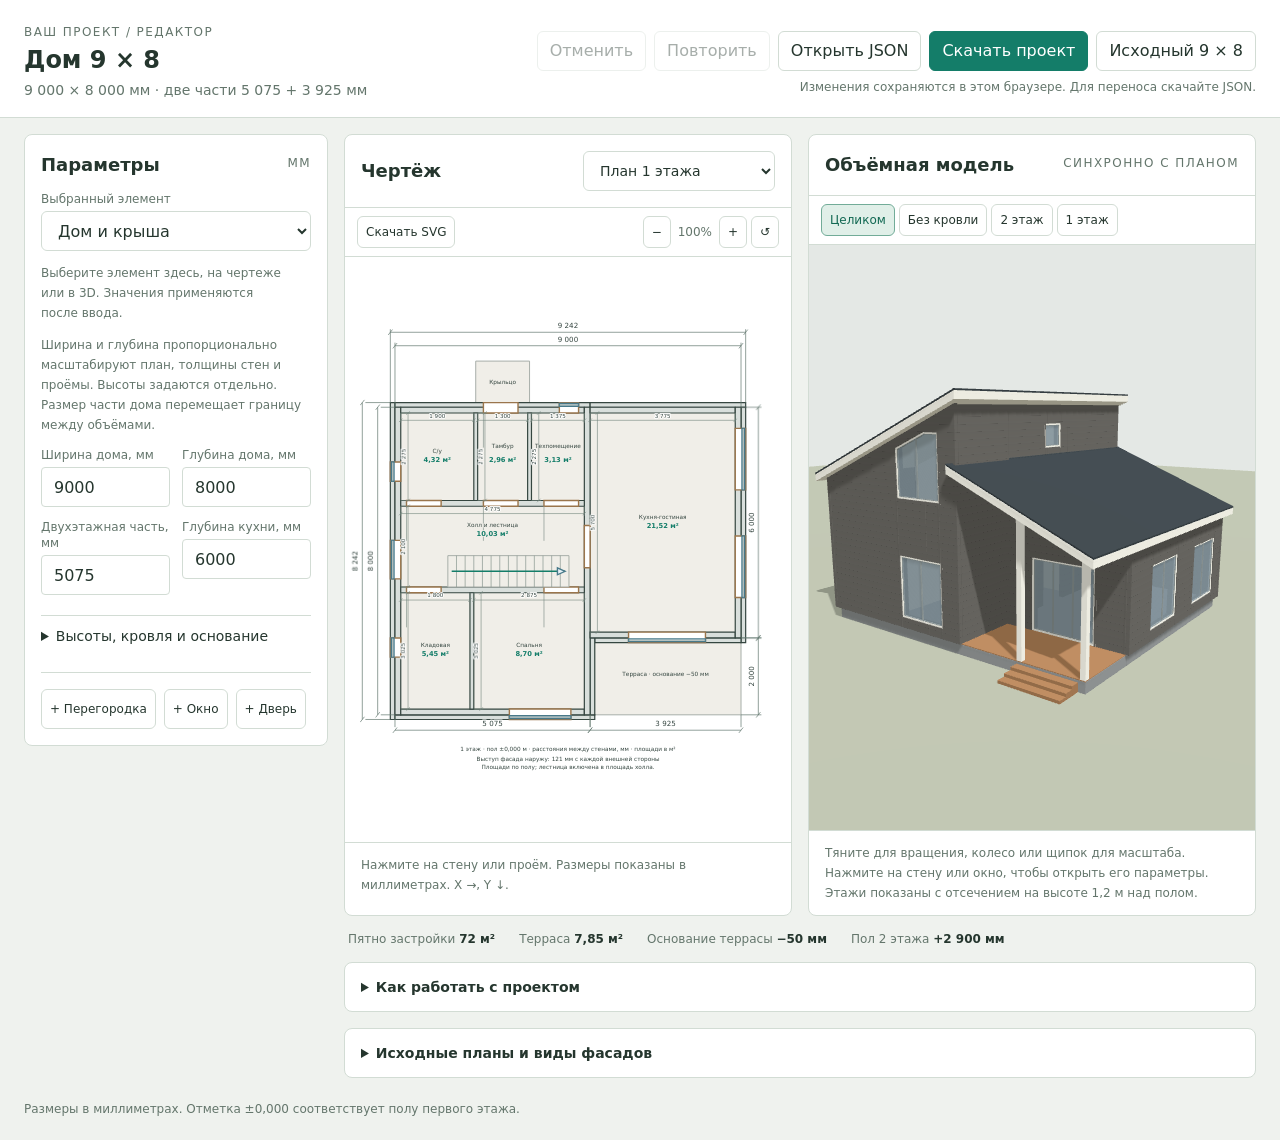
==== index.html @ 4a333778 "Remove the two outer terrace posts and keep the middle pair" ====
<!doctype html>
<html lang="ru">
<head>
<meta charset="utf-8">
<meta name="viewport" content="width=device-width,initial-scale=1">
<title>Редактор дома · план и 3D</title>
<meta name="description" content="Редактируемый проект дома. Размеры дома, стен, окон и дверей синхронно меняются в чертежах и 3D.">
<link rel="stylesheet" href="editor.css?v=20261114-2">
</head>
<body>
<header class="topbar">
  <div><p class="eyebrow">Ваш проект / редактор</p><h1 id="title">Дом 9 × 8</h1><p class="project-summary" id="summary">План и 3D из одной модели</p></div>
  <div class="top-actions">
    <div class="toolbar">
      <button id="undo" title="Отменить последнее изменение">Отменить</button>
      <button id="redo" title="Повторить отменённое изменение">Повторить</button>
      <button id="import">Открыть JSON</button>
      <button id="export" class="primary">Скачать проект</button>
      <button id="reset">Исходный 9 × 8</button>
    </div>
    <p class="save-note" id="saved">Изменения сохраняются в этом браузере. Для переноса скачайте JSON.</p>
  </div>
</header>
<main class="workspace">
  <aside class="inspector" aria-label="Параметры проекта">
    <div class="inspector-header"><h2>Параметры</h2><span class="eyebrow">мм</span></div>
    <label class="field"><span>Выбранный элемент</span><select id="object" aria-label="Выбранный элемент"></select></label>
    <p class="selection-help">Выберите элемент здесь, на чертеже или в 3D. Значения применяются после ввода.</p>
    <div id="properties"></div>
    <div id="error" class="notice" role="alert" hidden></div>
    <button id="delete" class="danger" hidden>Удалить элемент</button>
    <div class="add-tools"><button id="add-wall">+ Перегородка</button><button id="add-window">+ Окно</button><button id="add-door">+ Дверь</button></div>
  </aside>
  <div class="stage">
    <section class="panel">
      <div class="panel-head"><h2>Чертёж</h2><select id="drawing-view" aria-label="Вид чертежа">
        <option value="plan1">План 1 этажа</option><option value="plan2">План 2 этажа</option>
        <option value="front">Входной фасад</option><option value="back">Фасад террасы</option>
        <option value="left">Левый фасад</option><option value="right">Правый фасад</option>
        <option value="section">Разрез по лестнице</option>
      </select></div>
      <div class="view-buttons"><button id="svg-export">Скачать SVG</button><div class="zoom-controls"><button id="zoom-out" aria-label="Уменьшить чертёж">−</button><span id="zoom-value">100%</span><button id="zoom-in" aria-label="Увеличить чертёж">+</button><button id="zoom-reset" title="Масштаб 100%">↺</button></div></div>
      <div class="canvas" id="drawing"></div><p class="caption" id="drawing-caption"></p>
    </section>
    <section class="panel">
      <div class="panel-head"><h2>Объёмная модель</h2><span class="eyebrow">Синхронно с планом</span></div>
      <div class="view-buttons" role="group" aria-label="Вид 3D">
        <button data-mode="all" aria-pressed="true">Целиком</button><button data-mode="open" aria-pressed="false">Без кровли</button>
        <button data-mode="f2" aria-pressed="false">2 этаж</button><button data-mode="f1" aria-pressed="false">1 этаж</button>
      </div>
      <div class="canvas" id="model"><div id="model-message" class="model-message" role="status" hidden></div></div>
      <p class="caption">Тяните для вращения, колесо или щипок для масштаба. Нажмите на стену или окно, чтобы открыть его параметры. Этажи показаны с отсечением на высоте 1,2 м над полом.</p>
    </section>
    <div class="status-strip" id="metrics"></div>
    <details class="review"><summary>Как работать с проектом</summary>
      <p class="footnote">Начните с выбора «Дом и крыша» или нажмите на элемент чертежа. Введите размер в миллиметрах. Правильное значение сразу перестраивает чертежи и модель. При пересечении проёмов или выходе за границы стены появится пояснение, а последняя допустимая модель сохранится.</p>
      <p class="footnote">Габариты изменяют планировку пропорционально, включая толщины стен и ширину проёмов. Отдельные размеры затем можно уточнить в параметрах элементов. Перегородки перемещаются самостоятельно, их стыки с другими перегородками нужно проверить на плане.</p>
      <p class="footnote">Автосохранение относится к этому браузеру и устройству. «Скачать проект» сохраняет редактируемый JSON для переноса, резервной копии или передачи другому человеку. «Открыть JSON» загружает этот вариант. Чертёж можно отдельно сохранить в SVG.</p>
      <p class="footnote">Это эскизный редактор геометрии. Несущая способность, допустимость проёмов и строительные узлы требуют отдельного расчёта.</p>
    </details>
    <details class="review"><summary>Исходные планы и виды фасадов</summary><p class="footnote">Листы, по которым собран исходный дом. Ваши изменения отражаются в редактируемом чертеже и в 3D выше.</p>
      <div class="reference-grid"><a href="drawings/1.jpg" target="_blank" rel="noopener"><img loading="lazy" src="drawings/1.jpg" alt="План 1 этажа">План 1 этажа</a><a href="drawings/2.jpg" target="_blank" rel="noopener"><img loading="lazy" src="drawings/2.jpg" alt="План 2 этажа">План 2 этажа</a><a href="drawings/3.jpg" target="_blank" rel="noopener"><img loading="lazy" src="drawings/3.jpg" alt="Разрез">Разрез</a><a href="drawings/4.jpg" target="_blank" rel="noopener"><img loading="lazy" src="drawings/4.jpg" alt="Входное крыльцо">Входное крыльцо</a><a href="drawings/5.jpg" target="_blank" rel="noopener"><img loading="lazy" src="drawings/5.jpg" alt="Фасад террасы">Фасад террасы</a><a href="drawings/6.jpg" target="_blank" rel="noopener"><img loading="lazy" src="drawings/6.jpg" alt="Боковой фасад">Боковой фасад</a></div></details>
  </div>
</main>
<footer>Размеры в миллиметрах. Отметка ±0,000 соответствует полу первого этажа.</footer>
<input id="file" type="file" accept=".json,application/json" aria-label="Открыть проект">
<div id="toast" class="toast" role="status" hidden></div>
<script src="vendor/three.min.js"></script>
<script src="vendor/OrbitControls.js"></script>
<script src="assets/house-editor.8a690075fb868afc.js"></script>



</body></html>
---- editor.css ----
:root{font-family:Manrope,system-ui,sans-serif;color:#25362e;background:#eff2ee;color-scheme:light;--line:#d2dcd4;--muted:#64766c;--accent:#147d69;--paper:#fff}
*{box-sizing:border-box}body{margin:0}button,input,select{font:inherit}button,a,input,select{touch-action:manipulation}button{cursor:pointer}button:disabled{opacity:.4;cursor:default}button,select{min-height:40px;border:1px solid var(--line);border-radius:6px;padding:8px 12px;background:white;color:inherit}button:hover:not(:disabled){border-color:var(--accent);background:#eef8f3}button:focus-visible,a:focus-visible,input:focus-visible,select:focus-visible{outline:3px solid #71b9a9;outline-offset:2px}button.primary{background:var(--accent);color:white;border-color:var(--accent)}input{width:100%;min-height:40px;padding:8px 12px;border:1px solid var(--line);border-radius:4px;background:white;color:inherit}input:invalid{border-color:#b35a38}input[type=file]{display:none}h1,h2,h3,p{margin:0}h1{font-size:24px;line-height:32px;font-weight:600}h2{font-size:18px;line-height:28px;font-weight:600}h3{font-size:16px;line-height:24px}p{line-height:1.5;text-wrap:pretty}a{color:var(--accent)}[hidden]{display:none!important}
.topbar{padding:24px max(24px,env(safe-area-inset-left)) 16px;display:flex;align-items:center;justify-content:space-between;gap:24px;border-bottom:1px solid var(--line);background:#fff}.eyebrow{font-size:12px;line-height:16px;letter-spacing:.12em;text-transform:uppercase;color:var(--muted);margin-bottom:4px}.project-summary{font-size:14px;color:var(--muted);margin-top:4px}.toolbar{display:flex;flex-wrap:wrap;gap:8px;align-items:center}.save-note{font-size:12px;line-height:16px;color:var(--muted);margin-top:8px;text-align:right}.workspace{display:grid;grid-template-columns:304px minmax(0,1fr);gap:16px;padding:16px 24px 24px}.inspector{background:#fff;border:1px solid var(--line);border-radius:8px;align-self:start;padding:16px;max-height:calc(100vh - 155px);overflow:auto;position:sticky;top:16px}.inspector-header{display:flex;justify-content:space-between;align-items:center;margin-bottom:12px}.inspector select{width:100%}.selection-help{font-size:12px;line-height:16px;color:var(--muted);margin:8px 0 16px}.field{display:block;margin:0 0 12px}.field span{display:block;font-size:12px;line-height:16px;color:var(--muted);margin-bottom:4px}.fields{display:grid;grid-template-columns:1fr 1fr;gap:0 12px}.fields .wide{grid-column:1/-1}.inspector p{font-size:12px;line-height:20px;color:var(--muted);margin-bottom:12px}.inspector details{border-top:1px solid var(--line);padding-top:12px;margin-top:8px}.inspector details summary{cursor:pointer;font-size:14px;margin-bottom:12px}.add-tools{display:flex;flex-wrap:wrap;gap:8px;padding-top:16px;margin-top:16px;border-top:1px solid var(--line)}.add-tools button{font-size:12px;padding:8px}.danger{color:#9d3e25}.notice{font-size:12px;line-height:20px;margin-top:12px;padding:12px;background:#fff3e8;border:1px solid #efc5a3;border-radius:4px;white-space:pre-line}.stage{min-width:0;display:grid;grid-template-columns:minmax(0,1fr) minmax(0,1fr);gap:16px;align-content:start}.panel{min-width:0;background:#fff;border:1px solid var(--line);border-radius:8px;overflow:hidden}.panel-head{padding:16px;border-bottom:1px solid var(--line);display:flex;align-items:center;justify-content:space-between;gap:8px;flex-wrap:wrap}.panel-head select{font-size:14px}.canvas{height:clamp(480px,65vh,800px);position:relative}.canvas svg{width:100%;height:100%;display:block}.canvas canvas{display:block;width:100%;height:100%;touch-action:none}.view-buttons{display:flex;gap:4px;flex-wrap:wrap;padding:8px 12px;border-bottom:1px solid var(--line)}.view-buttons button{font-size:12px;min-height:32px;padding:4px 8px}.view-buttons button[aria-pressed=true]{background:#e0efe8;color:#116852;border-color:#72ac98}.caption{padding:12px 16px;border-top:1px solid var(--line);font-size:12px;line-height:20px;color:var(--muted);min-height:64px}.model-message{position:absolute;inset:40% 24px auto;background:#fff;padding:16px;border:1px solid var(--line);font-size:14px}.review{grid-column:1/-1;padding:16px;background:#fff;border:1px solid var(--line);border-radius:8px}.review summary{cursor:pointer;font-size:14px;font-weight:600}.reference-grid{display:grid;grid-template-columns:repeat(3,minmax(0,1fr));gap:16px;margin-top:16px}.reference-grid img{width:100%;height:160px;object-fit:contain}.reference-grid a{font-size:12px}.footnote{font-size:12px;line-height:20px;color:var(--muted);margin-top:12px}.status-strip{grid-column:1/-1;display:flex;gap:24px;flex-wrap:wrap;font-size:12px;color:var(--muted);padding:0 4px}.status-strip strong{color:#25362e}.toast{position:fixed;bottom:24px;left:50%;transform:translateX(-50%);max-width:min(700px,90vw);padding:16px 24px;border:1px solid var(--line);border-radius:8px;background:#25362e;color:#fff;box-shadow:0 4px 20px #0002;z-index:9;font-size:14px}.top-actions{min-width:0}footer{padding:0 24px 24px;color:var(--muted);font-size:12px}
#drawing{overflow:auto}#drawing svg{max-width:none}.fields{grid-template-columns:repeat(2,minmax(0,1fr))}.field,.field input,.inspector{min-width:0}.zoom-controls{display:flex;gap:4px;align-items:center;margin-left:auto}.zoom-controls span{font-size:12px;color:var(--muted);min-width:40px;text-align:center}
@media(min-width:1700px){.workspace{grid-template-columns:336px minmax(0,1fr)}}
@media(max-width:1180px){.stage{grid-template-columns:1fr}.canvas{height:560px}.topbar{align-items:flex-start}.toolbar{max-width:430px}.inspector{max-height:calc(100vh - 32px)}}
@media(max-width:720px){.topbar{display:block;padding:16px}.top-actions{margin-top:16px}.save-note{text-align:left}.workspace{display:flex;flex-direction:column;padding:12px;gap:12px}.inspector{position:static;max-height:none;order:1}.stage{display:contents}.panel{order:2}.review{order:4}.status-strip{order:3;padding:12px}.canvas{height:420px}.reference-grid{grid-template-columns:1fr 1fr}.toolbar button{font-size:12px}.panel-head{padding:12px}h1{font-size:20px;line-height:28px}footer{padding:0 16px 24px}.caption{min-height:0}}
@media print{.top-actions,.inspector,.view-buttons,.reference-grid,.toast,footer{display:none!important}.workspace,.stage{display:block}.panel{break-inside:avoid;margin:16px 0}.canvas{height:550px}.topbar{padding:0}.review{display:none}}
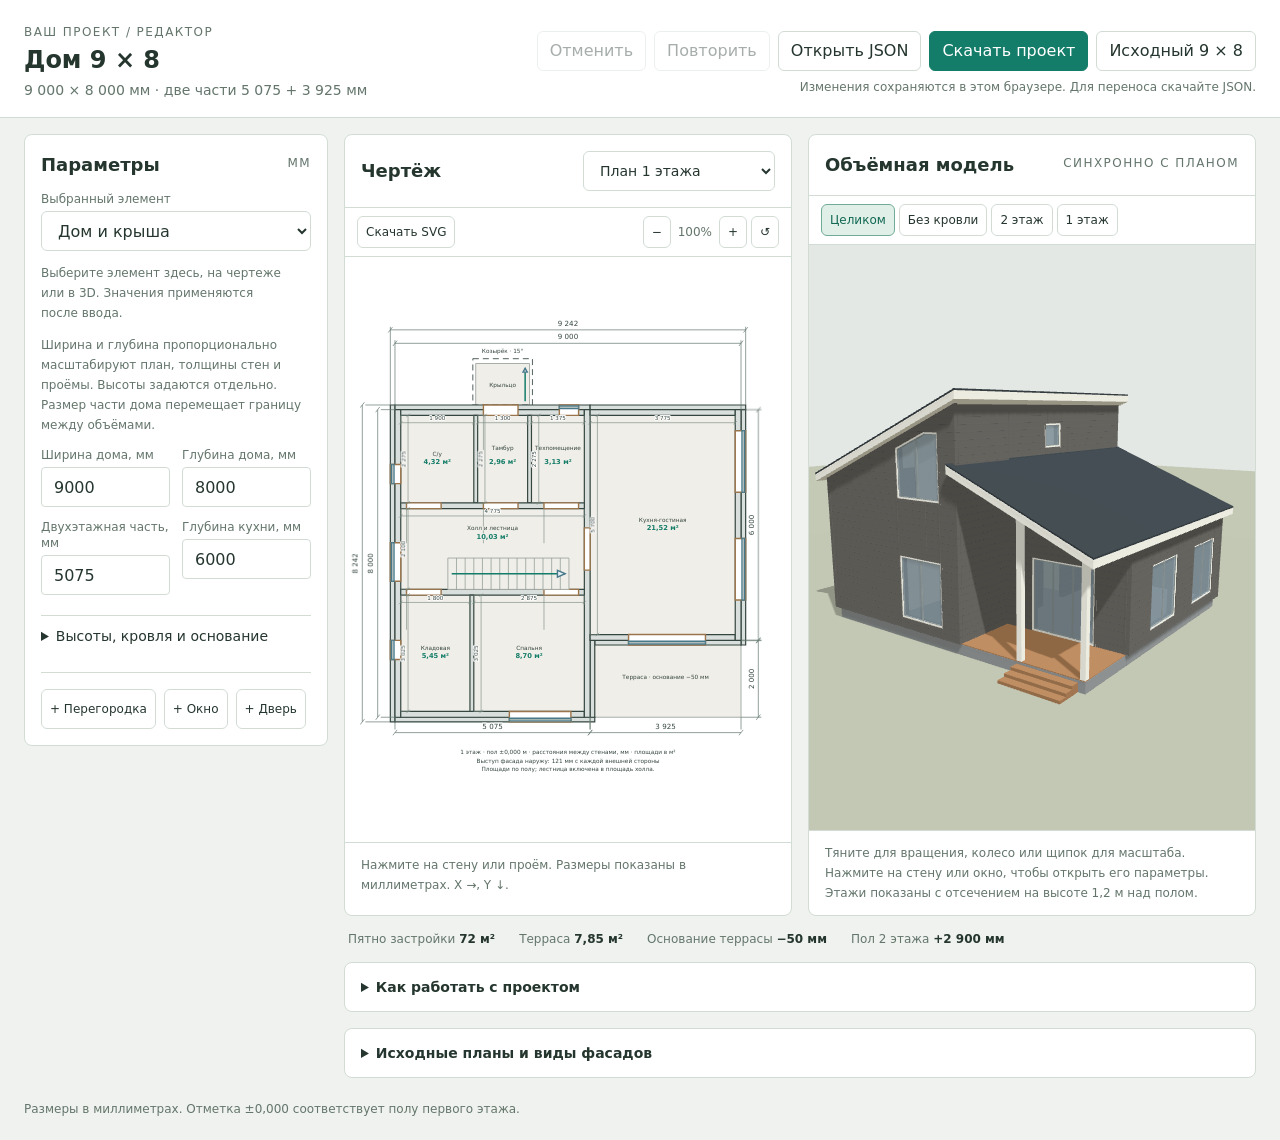
==== commit ed331a4b: "Add editable sloped entry canopy with roof dimensions, pitch and fitted supports" ====
--- a/index.html
+++ b/index.html
@@ -67,7 +67,7 @@
 <div id="toast" class="toast" role="status" hidden></div>
 <script src="vendor/three.min.js"></script>
 <script src="vendor/OrbitControls.js"></script>
-<script src="assets/house-editor.8a690075fb868afc.js"></script>
+<script src="assets/house-editor.457babf39e683923.js"></script>
 
 
 
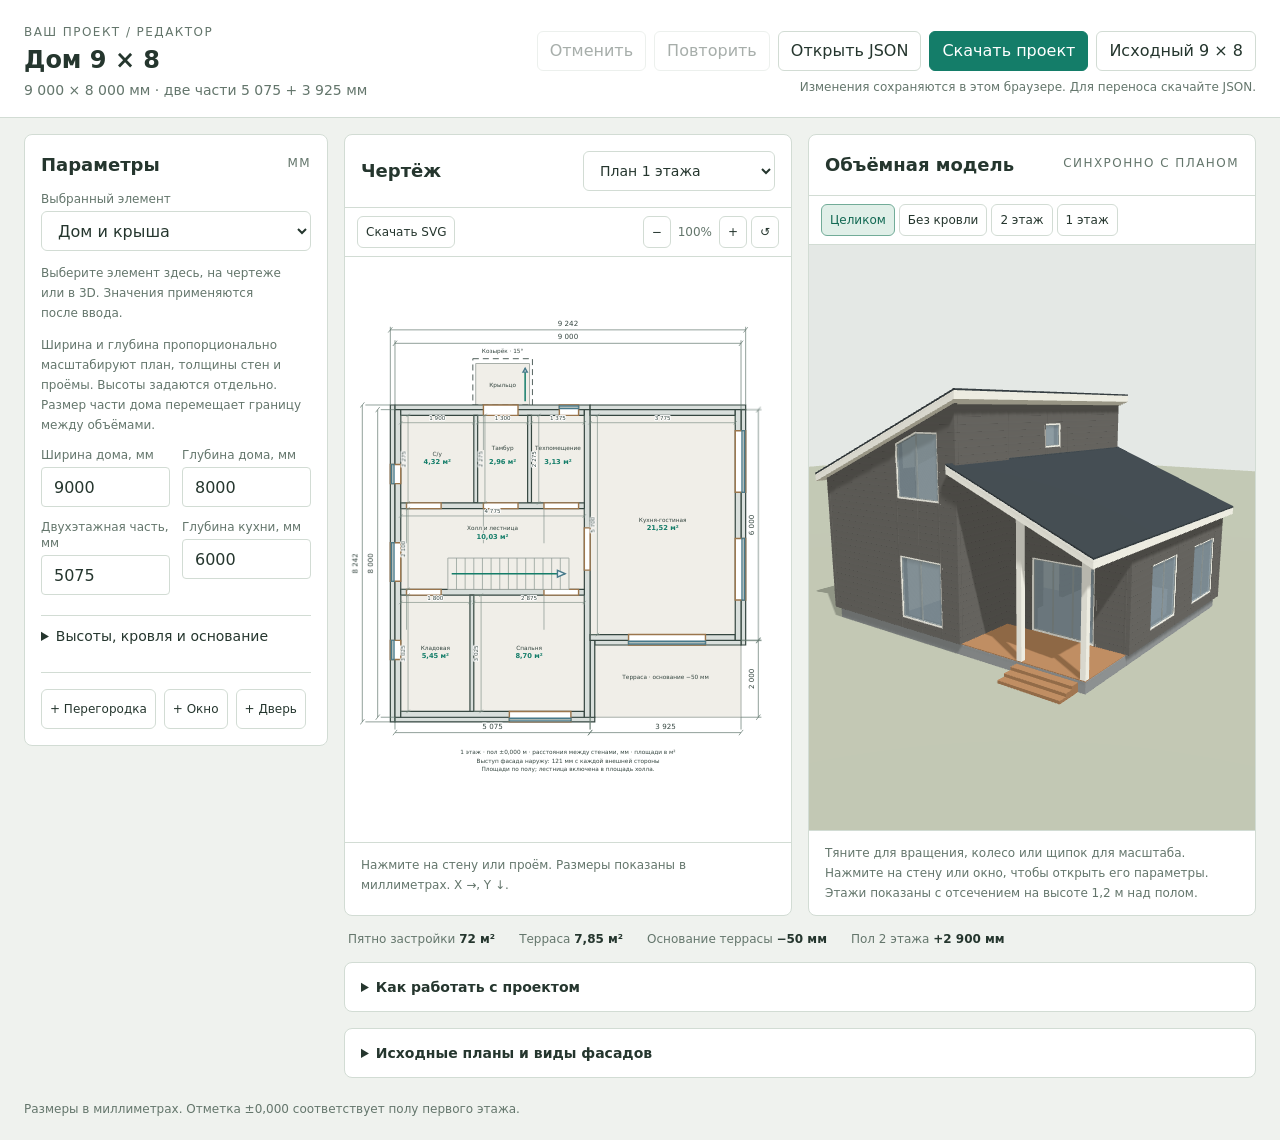
==== commit 93bd1515: "Align window 12 with window 13 and main roof while preserving saved project edits" ====
--- a/index.html
+++ b/index.html
@@ -67,7 +67,7 @@
 <div id="toast" class="toast" role="status" hidden></div>
 <script src="vendor/three.min.js"></script>
 <script src="vendor/OrbitControls.js"></script>
-<script src="assets/house-editor.457babf39e683923.js"></script>
+<script src="assets/house-editor.1217780e68a02c6c.js"></script>
 
 
 
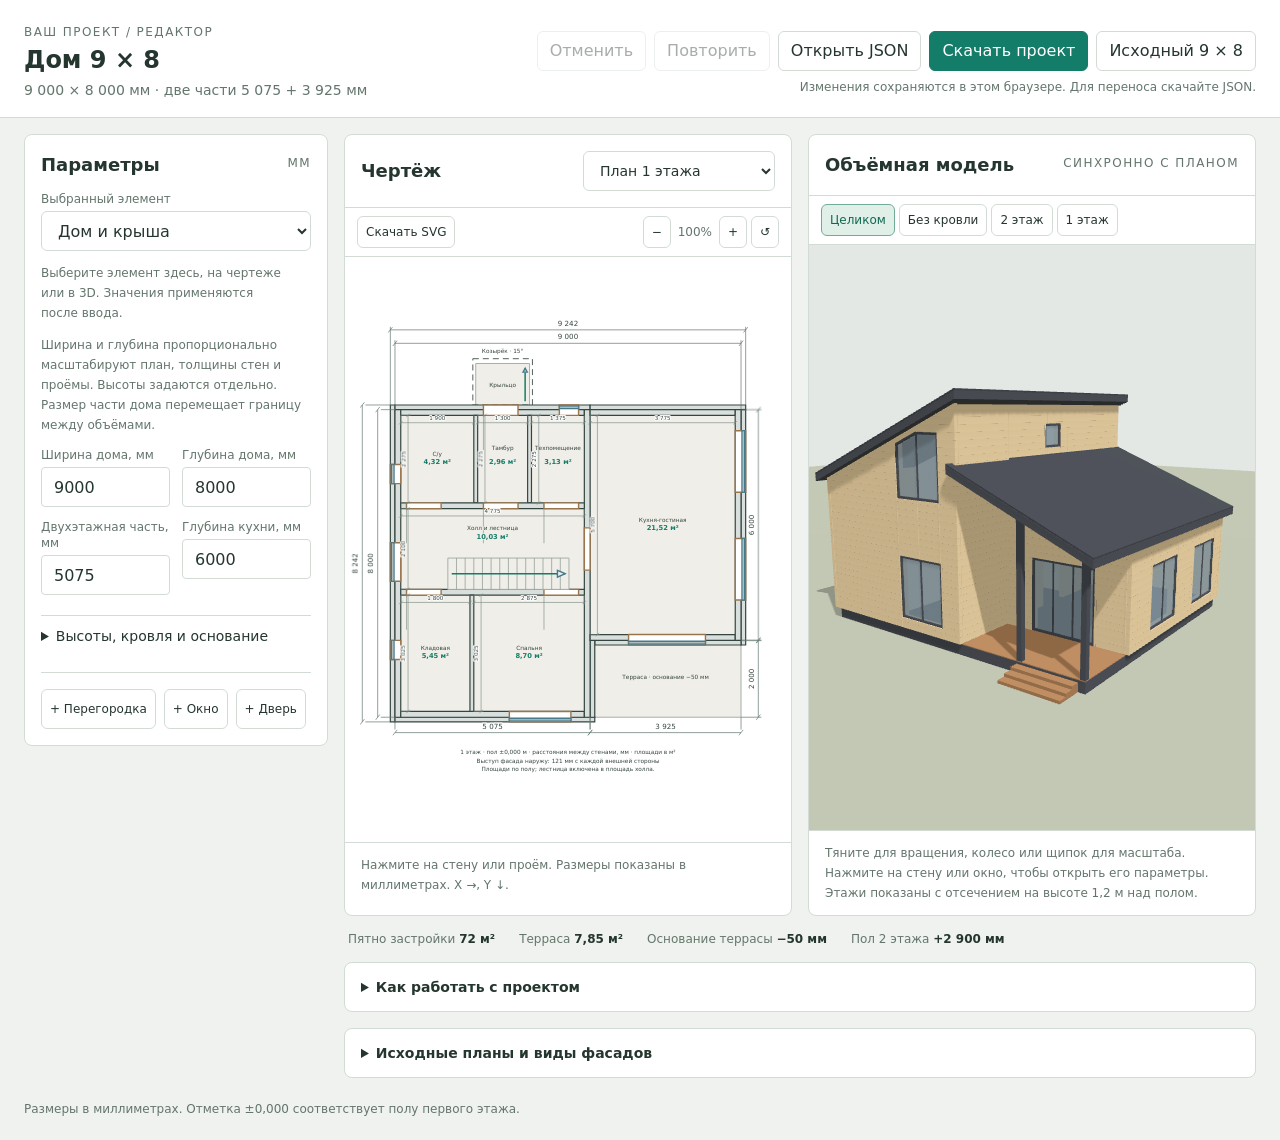
==== commit c8d3ed76: "Apply graphite and ivory palette with independent editable colors, RAL presets and JSON persistence" ====
--- a/index.html
+++ b/index.html
@@ -5,7 +5,7 @@
 <meta name="viewport" content="width=device-width,initial-scale=1">
 <title>Редактор дома · план и 3D</title>
 <meta name="description" content="Редактируемый проект дома. Размеры дома, стен, окон и дверей синхронно меняются в чертежах и 3D.">
-<link rel="stylesheet" href="editor.css?v=20261114-2">
+<link rel="stylesheet" href="editor.css?v=8957743d4723cd5c">
 </head>
 <body>
 <header class="topbar">
@@ -23,7 +23,7 @@
 </header>
 <main class="workspace">
   <aside class="inspector" aria-label="Параметры проекта">
-    <div class="inspector-header"><h2>Параметры</h2><span class="eyebrow">мм</span></div>
+    <div class="inspector-header"><h2>Параметры</h2><span class="eyebrow" id="parameter-unit">мм</span></div>
     <label class="field"><span>Выбранный элемент</span><select id="object" aria-label="Выбранный элемент"></select></label>
     <p class="selection-help">Выберите элемент здесь, на чертеже или в 3D. Значения применяются после ввода.</p>
     <div id="properties"></div>
@@ -67,7 +67,7 @@
 <div id="toast" class="toast" role="status" hidden></div>
 <script src="vendor/three.min.js"></script>
 <script src="vendor/OrbitControls.js"></script>
-<script src="assets/house-editor.1217780e68a02c6c.js"></script>
+<script src="assets/house-editor.5cb219abc8c20e5b.js"></script>
 
 
 
--- a/editor.css
+++ b/editor.css
@@ -6,3 +6,5 @@
 @media(max-width:1180px){.stage{grid-template-columns:1fr}.canvas{height:560px}.topbar{align-items:flex-start}.toolbar{max-width:430px}.inspector{max-height:calc(100vh - 32px)}}
 @media(max-width:720px){.topbar{display:block;padding:16px}.top-actions{margin-top:16px}.save-note{text-align:left}.workspace{display:flex;flex-direction:column;padding:12px;gap:12px}.inspector{position:static;max-height:none;order:1}.stage{display:contents}.panel{order:2}.review{order:4}.status-strip{order:3;padding:12px}.canvas{height:420px}.reference-grid{grid-template-columns:1fr 1fr}.toolbar button{font-size:12px}.panel-head{padding:12px}h1{font-size:20px;line-height:28px}footer{padding:0 16px 24px}.caption{min-height:0}}
 @media print{.top-actions,.inspector,.view-buttons,.reference-grid,.toast,footer{display:none!important}.workspace,.stage{display:block}.panel{break-inside:avoid;margin:16px 0}.canvas{height:550px}.topbar{padding:0}.review{display:none}}
+
+.color-field>label{display:block;font-size:12px;line-height:16px;color:var(--muted);margin-bottom:4px}.color-controls{display:grid;grid-template-columns:52px minmax(0,1fr);gap:8px;align-items:center}.color-controls input[type=color]{padding:4px;height:40px;cursor:pointer}.color-controls select{font-size:12px;padding:6px;min-width:0}.color-field small{display:block;color:var(--muted);font-size:11px;line-height:16px;margin-top:4px}
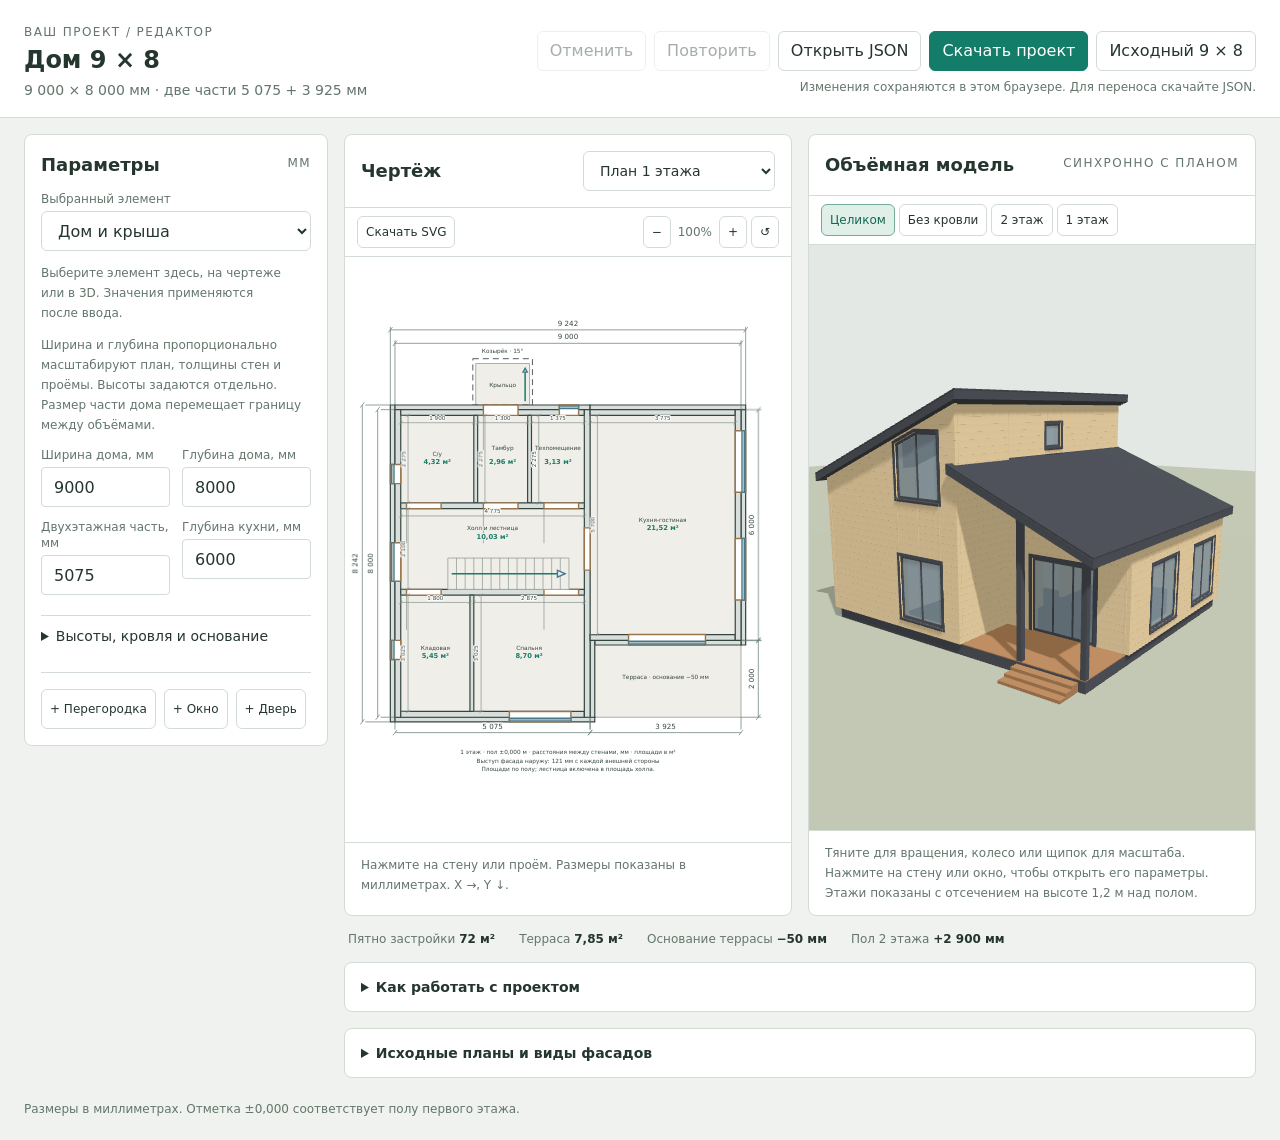
==== commit 6b551ea2: "Add exterior window and door casings and sloped window sills in RAL 7024" ====
--- a/index.html
+++ b/index.html
@@ -67,7 +67,7 @@
 <div id="toast" class="toast" role="status" hidden></div>
 <script src="vendor/three.min.js"></script>
 <script src="vendor/OrbitControls.js"></script>
-<script src="assets/house-editor.5cb219abc8c20e5b.js"></script>
+<script src="assets/house-editor.5e0aabc9a7420e57.js"></script>
 
 
 
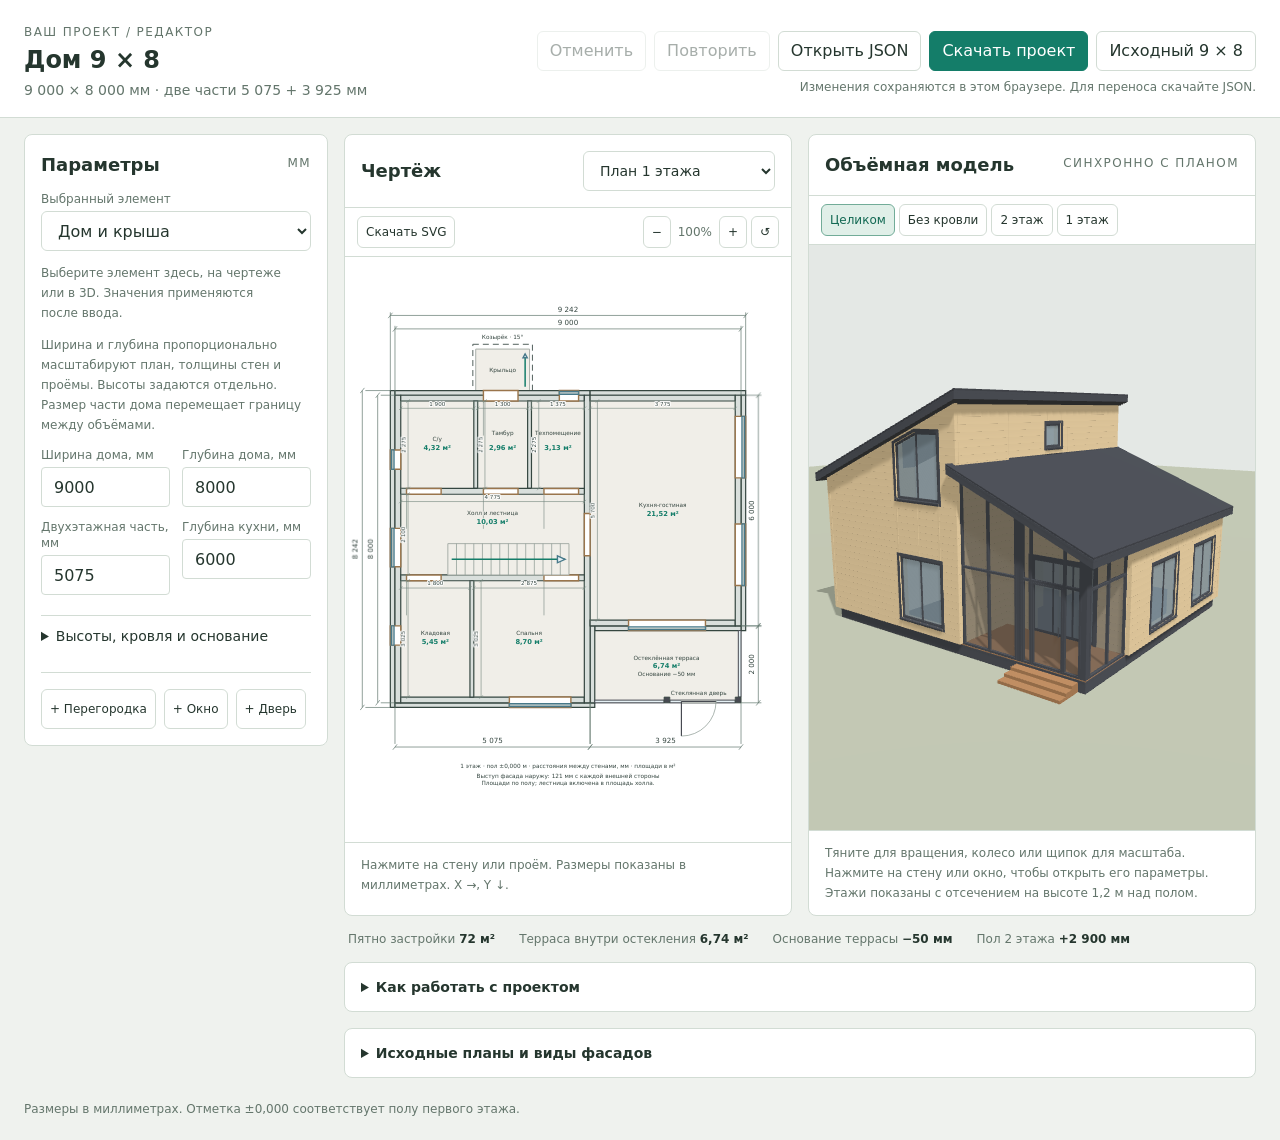
==== commit d8adb886: "Glaze terrace with roof-parallel transoms and stair-side glass door" ====
--- a/index.html
+++ b/index.html
@@ -67,7 +67,7 @@
 <div id="toast" class="toast" role="status" hidden></div>
 <script src="vendor/three.min.js"></script>
 <script src="vendor/OrbitControls.js"></script>
-<script src="assets/house-editor.5e0aabc9a7420e57.js"></script>
+<script src="assets/house-editor.d6b8591f9794032f.js"></script>
 
 
 
